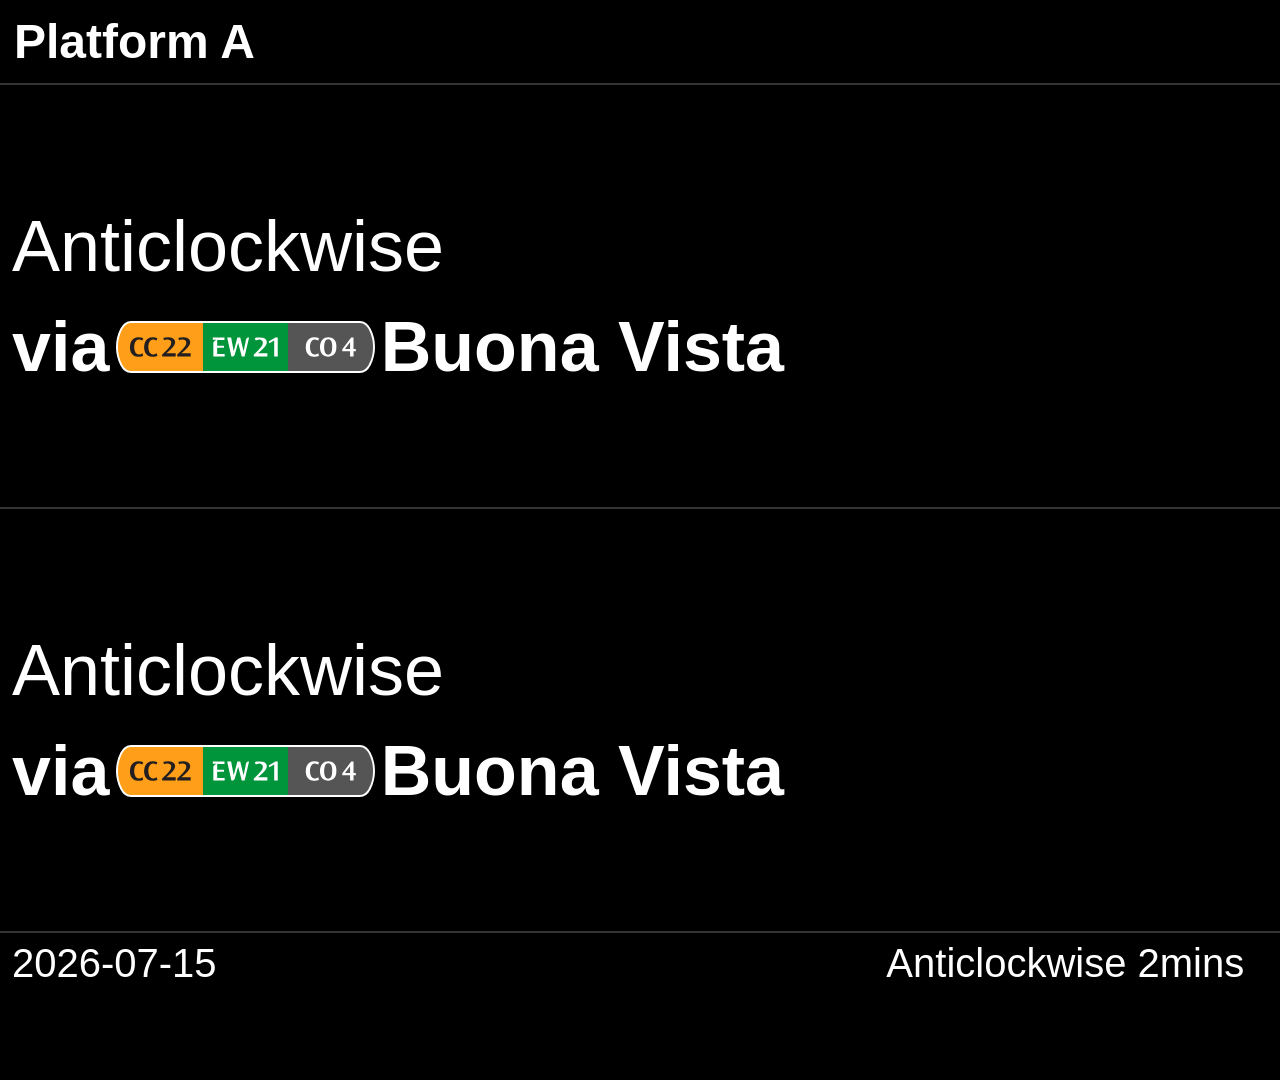
==== A/STIS NXT.html @ 9005112d "uploadstis" ====
<html>
<head>
<link rel="stylesheet" href="../css/index.css">
</head>
<body>
<div class="bg-black flex flex-col justify-top" style="width: 1920px; height: 1080px;">
  <div>
    <div class="flex items-center justify-between text-white" style="padding: 14px 14px; font-size: 48px; border-bottom: 2px solid rgb(51, 51, 51);">
      <span class="font-semibold">Platform A</span>
      <span>Arriving in</span>
    </div>
    <div style="margin-bottom: 0px;">
      <div class="flex items-center justify-between text-white" style="padding: 112px 12px; gap: 10px; border-bottom: 2px solid rgb(51, 51, 51);">
        <div data-fit-col="true" class="flex flex-col items-start min-w-0 flex-1">
          <span data-fit-line="true" class="whitespace-nowrap" style="font-size: 72px; font-weight: 400;">Anticlockwise</span>
          <div data-fit-line="true" class="flex items-center whitespace-nowrap" style="font-size: 70px; font-weight: 700; margin-top: 20px; gap: 6px;">
            <span>via</span>
            <img decoding="async" alt="CCA" class="inline-block object-contain select-none" draggable="false" src="../img/CC22.svg" style="-webkit-user-drag: none; height: 52px; max-width: 100%;">
              <span>Buona Vista</span>
          </div>
        </div>
        <div class="flex flex-col items-center" style="transform: translateY(-6px);">
          <span class="font-bold" style="font-size: 122px;">2</span>
          <span style="font-size: 50px;">mins</span>
        </div>
      </div>
      <div class="flex items-center justify-between text-white" style="padding: 112px 12px; gap: 10px; border-bottom-width: medium; border-bottom-style: none; border-bottom-color: currentcolor;">
        <div data-fit-col="true" class="flex flex-col items-start min-w-0 flex-1">
          <span data-fit-line="true" class="whitespace-nowrap" style="font-size: 72px; font-weight: 400;">Anticlockwise</span>
          <div data-fit-line="true" class="flex items-center whitespace-nowrap" style="font-size: 70px; font-weight: 700; margin-top: 20px; gap: 6px;">
            <span>via</span>
            <img decoding="async" alt="CCB" class="inline-block object-contain select-none" draggable="false" src="../img/CC22.svg" style="-webkit-user-drag: none; height: 52px; max-width: 100%;">
              <span>Buona Vista</span>
          </div>
        </div>
        <div class="flex flex-col items-center" style="transform: translateY(-6px);">
          <span class="font-bold" style="font-size: 122px;">3</span>
          <span style="font-size: 50px;">mins</span>
        </div>
      </div>
    </div>
    <div class="flex items-center" style="padding: 8px 12px; border-top: 2px solid rgb(51, 51, 51);">
      <span class="text-white" style="font-size: 40px;">2026-07-15</span>
      <div class="flex flex-1 items-center"><div aria-hidden="true" style="width: 6px; flex-shrink: 0;">
      </div>
      <div class="overflow-hidden flex-1">
        <div class="whitespace-nowrap text-white text-center" style="font-size: 40px;">Anticlockwise 2mins</div>
      </div>
    </div>
  </div>
</div>
</body>
---- css/index.css ----
@layer properties {
    @supports (((-webkit-hyphens: none)) and (not (margin-trim:inline))) or ((-moz-orient:inline) and (not (color:rgb(from red r g b)))) {
        *,:before,:after,::backdrop {
            --tw-scale-x:1;
            --tw-scale-y: 1;
            --tw-scale-z: 1;
            --tw-rotate-x: initial;
            --tw-rotate-y: initial;
            --tw-rotate-z: initial;
            --tw-skew-x: initial;
            --tw-skew-y: initial;
            --tw-border-style: solid;
            --tw-leading: initial;
            --tw-font-weight: initial;
            --tw-tracking: initial;
            --tw-shadow: 0 0 #0000;
            --tw-shadow-color: initial;
            --tw-shadow-alpha: 100%;
            --tw-inset-shadow: 0 0 #0000;
            --tw-inset-shadow-color: initial;
            --tw-inset-shadow-alpha: 100%;
            --tw-ring-color: initial;
            --tw-ring-shadow: 0 0 #0000;
            --tw-inset-ring-color: initial;
            --tw-inset-ring-shadow: 0 0 #0000;
            --tw-ring-inset: initial;
            --tw-ring-offset-width: 0px;
            --tw-ring-offset-color: #fff;
            --tw-ring-offset-shadow: 0 0 #0000;
            --tw-outline-style: solid;
            --tw-blur: initial;
            --tw-brightness: initial;
            --tw-contrast: initial;
            --tw-grayscale: initial;
            --tw-hue-rotate: initial;
            --tw-invert: initial;
            --tw-opacity: initial;
            --tw-saturate: initial;
            --tw-sepia: initial;
            --tw-drop-shadow: initial;
            --tw-drop-shadow-color: initial;
            --tw-drop-shadow-alpha: 100%;
            --tw-drop-shadow-size: initial;
            --tw-duration: initial;
            --tw-ease: initial;
            --tw-translate-x: 0;
            --tw-translate-y: 0;
            --tw-translate-z: 0
        }
    }
}

@layer theme {
    :root,:host {
        --font-sans: ui-sans-serif, system-ui, sans-serif, "Apple Color Emoji", "Segoe UI Emoji", "Segoe UI Symbol", "Noto Color Emoji";
        --font-mono: ui-monospace, SFMono-Regular, Menlo, Monaco, Consolas, "Liberation Mono", "Courier New", monospace;
        --color-orange-400: oklch(75% .183 55.934);
        --color-amber-50: oklch(98.7% .022 95.277);
        --color-amber-100: oklch(96.2% .059 95.617);
        --color-amber-200: oklch(92.4% .12 95.746);
        --color-amber-300: oklch(87.9% .169 91.605);
        --color-amber-400: oklch(82.8% .189 84.429);
        --color-amber-500: oklch(76.9% .188 70.08);
        --color-amber-600: oklch(66.6% .179 58.318);
        --color-amber-700: oklch(55.5% .163 48.998);
        --color-amber-800: oklch(47.3% .137 46.201);
        --color-slate-50: oklch(98.4% .003 247.858);
        --color-slate-100: oklch(96.8% .007 247.896);
        --color-slate-200: oklch(92.9% .013 255.508);
        --color-slate-300: oklch(86.9% .022 252.894);
        --color-slate-400: oklch(70.4% .04 256.788);
        --color-slate-500: oklch(55.4% .046 257.417);
        --color-slate-600: oklch(44.6% .043 257.281);
        --color-slate-700: oklch(37.2% .044 257.287);
        --color-slate-800: oklch(27.9% .041 260.031);
        --color-slate-900: oklch(20.8% .042 265.755);
        --color-gray-700: oklch(37.3% .034 259.733);
        --color-black: #000;
        --color-white: #fff;
        --spacing: .25rem;
        --container-3xl: 48rem;
        --text-sm: .875rem;
        --text-sm--line-height: calc(1.25 / .875);
        --text-xl: 1.25rem;
        --text-xl--line-height: calc(1.75 / 1.25);
        --text-2xl: 1.5rem;
        --text-2xl--line-height: calc(2 / 1.5);
        --font-weight-normal: 400;
        --font-weight-medium: 500;
        --font-weight-semibold: 600;
        --font-weight-bold: 700;
        --tracking-wide: .025em;
        --leading-tight: 1.25;
        --radius-lg: .5rem;
        --radius-xl: .75rem;
        --ease-in: cubic-bezier(.4, 0, 1, 1);
        --ease-out: cubic-bezier(0, 0, .2, 1);
        --ease-in-out: cubic-bezier(.4, 0, .2, 1);
        --default-transition-duration: .15s;
        --default-transition-timing-function: cubic-bezier(.4, 0, .2, 1);
        --default-font-family: var(--font-sans);
        --default-mono-font-family: var(--font-mono);
        --color-surface-primary: #f8f9fa;
        --color-surface-card: #fff;
        --color-surface-border: #e0e0e0;
        --color-text-primary: #1a1a1a;
        --color-text-secondary: #4b5563;
        --color-text-muted: #9ca3af;
        --color-accent: #f9a01b;
        --color-origin: #22c55e;
        --color-dest: #ef4444
    }
}

@layer base {
    *,:after,:before,::backdrop {
        box-sizing: border-box;
        border: 0 solid;
        margin: 0;
        padding: 0
    }

    ::file-selector-button {
        box-sizing: border-box;
        border: 0 solid;
        margin: 0;
        padding: 0
    }

    html,: host {
        -webkit-text-size-adjust:100%;
        tab-size: 4;
        line-height: 1.5;
        font-family: var(--default-font-family,ui-sans-serif, system-ui, sans-serif, "Apple Color Emoji", "Segoe UI Emoji", "Segoe UI Symbol", "Noto Color Emoji");
        font-feature-settings: var(--default-font-feature-settings,normal);
        font-variation-settings: var(--default-font-variation-settings,normal);
        -webkit-tap-highlight-color: transparent
    }

    hr {
        height: 0;
        color: inherit;
        border-top-width: 1px
    }

    abbr: where([title]) {
        -webkit-text-decoration:underline dotted;
        text-decoration: underline dotted
    }

    h1,h2,h3,h4,h5,h6 {
        font-size: inherit;
        font-weight: inherit
    }

    a {
        color: inherit;
        -webkit-text-decoration: inherit;
        text-decoration: inherit
    }

    b,strong {
        font-weight: bolder
    }

    code,kbd,samp,pre {
        font-family: var(--default-mono-font-family,ui-monospace, SFMono-Regular, Menlo, Monaco, Consolas, "Liberation Mono", "Courier New", monospace);
        font-feature-settings: var(--default-mono-font-feature-settings,normal);
        font-variation-settings: var(--default-mono-font-variation-settings,normal);
        font-size: 1em
    }

    small {
        font-size: 80%
    }

    sub,sup {
        vertical-align: baseline;
        font-size: 75%;
        line-height: 0;
        position: relative
    }

    sub {
        bottom: -.25em
    }

    sup {
        top: -.5em
    }

    table {
        text-indent: 0;
        border-color: inherit;
        border-collapse: collapse
    }

    :-moz-focusring {
        outline: auto
    }

    progress {
        vertical-align: baseline
    }

    summary {
        display: list-item
    }

    ol,ul,menu {
        list-style: none
    }

    img,svg,video,canvas,audio,iframe,embed,object {
        vertical-align: middle;
        display: block
    }

    img,video {
        max-width: 100%;
        height: auto
    }

    button,input,select,optgroup,textarea {
        font: inherit;
        font-feature-settings: inherit;
        font-variation-settings: inherit;
        letter-spacing: inherit;
        color: inherit;
        opacity: 1;
        background-color: #0000;
        border-radius: 0
    }

    ::file-selector-button {
        font: inherit;
        font-feature-settings: inherit;
        font-variation-settings: inherit;
        letter-spacing: inherit;
        color: inherit;
        opacity: 1;
        background-color: #0000;
        border-radius: 0
    }

    :where(select: is([multiple],[size])) optgroup {
        font-weight:bolder
    }

    :where(select: is([multiple],[size])) optgroup option {
        padding-inline-start:20px
    }

    ::file-selector-button {
        margin-inline-end:4px}

    ::placeholder {
        opacity: 1
    }

    @supports (not ((-webkit-appearance: -apple-pay-button))) or (contain-intrinsic-size:1px) {
        ::placeholder {
            color:currentColor
        }

        @supports (color: color-mix(in lab,red,red)) {
            ::placeholder {
                color:color-mix(in oklab,currentcolor 50%,transparent)
            }
        }
    }

    textarea {
        resize: vertical
    }

    ::-webkit-search-decoration {
        -webkit-appearance: none
    }

    ::-webkit-date-and-time-value {
        min-height: 1lh;
        text-align: inherit
    }

    ::-webkit-datetime-edit {
        display: inline-flex
    }

    ::-webkit-datetime-edit-fields-wrapper {
        padding: 0
    }

    ::-webkit-datetime-edit {
        padding-block:0}

    ::-webkit-datetime-edit-year-field {
        padding-block:0}

    ::-webkit-datetime-edit-month-field {
        padding-block:0}

    ::-webkit-datetime-edit-day-field {
        padding-block:0}

    ::-webkit-datetime-edit-hour-field {
        padding-block:0}

    ::-webkit-datetime-edit-minute-field {
        padding-block:0}

    ::-webkit-datetime-edit-second-field {
        padding-block:0}

    ::-webkit-datetime-edit-millisecond-field {
        padding-block:0}

    ::-webkit-datetime-edit-meridiem-field {
        padding-block:0}

    ::-webkit-calendar-picker-indicator {
        line-height: 1
    }

    :-moz-ui-invalid {
        box-shadow: none
    }

    button,input: where([type=button],[type=reset],[type=submit]) {
        appearance:button
    }

    ::file-selector-button {
        appearance: button
    }

    ::-webkit-inner-spin-button {
        height: auto
    }

    ::-webkit-outer-spin-button {
        height: auto
    }

    [hidden]: where(:not([hidden=until-found])) {
        display:none!important
    }

    * {
        box-sizing: border-box;
        margin: 0;
        padding: 0
    }
}

@layer components;@layer utilities {
    .collapse {
        visibility: collapse
    }

    .invisible {
        visibility: hidden
    }

    .visible {
        visibility: visible
    }

    .sr-only {
        clip-path: inset(50%);
        white-space: nowrap;
        border-width: 0;
        width: 1px;
        height: 1px;
        margin: -1px;
        padding: 0;
        position: absolute;
        overflow: hidden
    }

    .absolute {
        position: absolute
    }

    .fixed {
        position: fixed
    }

    .relative {
        position: relative
    }

    .static {
        position: static
    }

    .sticky {
        position: sticky
    }

    .inset-0 {
        inset: calc(var(--spacing) * 0)
    }

    .start {
        inset-inline-start: var(--spacing)
    }

    .end {
        inset-inline-end: var(--spacing)
    }

    .right-0 {
        right: calc(var(--spacing) * 0)
    }

    .bottom-0 {
        bottom: calc(var(--spacing) * 0)
    }

    .left-0 {
        left: calc(var(--spacing) * 0)
    }

    .col-12 {
        grid-column: 12
    }

    .container {
        width: 100%
    }

    @media(min-width: 1100px) {
        .container {
            max-width:1100px
        }
    }

    @media(min-width: 40rem) {
        .container {
            max-width:40rem
        }
    }

    @media(min-width: 48rem) {
        .container {
            max-width:48rem
        }
    }

    @media(min-width: 64rem) {
        .container {
            max-width:64rem
        }
    }

    @media(min-width: 80rem) {
        .container {
            max-width:80rem
        }
    }

    @media(min-width: 96rem) {
        .container {
            max-width:96rem
        }
    }

    .my-5 {
        margin-block:calc(var(--spacing) * 5)}

    .mt-3 {
        margin-top: calc(var(--spacing) * 3)
    }

    .mt-4 {
        margin-top: calc(var(--spacing) * 4)
    }

    .mt-5 {
        margin-top: calc(var(--spacing) * 5)
    }

    .mr-4 {
        margin-right: calc(var(--spacing) * 4)
    }

    .mb-0 {
        margin-bottom: calc(var(--spacing) * 0)
    }

    .mb-3 {
        margin-bottom: calc(var(--spacing) * 3)
    }

    .ml-auto {
        margin-left: auto
    }

    .block {
        display: block
    }

    .contents {
        display: contents
    }

    .flex {
        display: flex
    }

    .flow-root {
        display: flow-root
    }

    .grid {
        display: grid
    }

    .hidden {
        display: none
    }

    .inline {
        display: inline
    }

    .inline-block {
        display: inline-block
    }

    .inline-flex {
        display: inline-flex
    }

    .table {
        display: table
    }

    .h-80 {
        height: calc(var(--spacing) * 80)
    }

    .h-100 {
        height: calc(var(--spacing) * 100)
    }

    .min-h-0 {
        min-height: calc(var(--spacing) * 0)
    }

    .w-full {
        width: 100%
    }

    .max-w-3xl {
        max-width: var(--container-3xl)
    }

    .min-w-0 {
        min-width: calc(var(--spacing) * 0)
    }

    .flex-1 {
        flex: 1
    }

    .flex-shrink-0 {
        flex-shrink: 0
    }

    .shrink {
        flex-shrink: 1
    }

    .flex-grow,.grow {
        flex-grow: 1
    }

    .origin-left {
        transform-origin: 0
    }

    .scale-x-0 {
        --tw-scale-x: 0%;
        scale: var(--tw-scale-x) var(--tw-scale-y)
    }

    .scale-x-100 {
        --tw-scale-x: 100%;
        scale: var(--tw-scale-x) var(--tw-scale-y)
    }

    .transform {
        transform: var(--tw-rotate-x,) var(--tw-rotate-y,) var(--tw-rotate-z,) var(--tw-skew-x,) var(--tw-skew-y,)
    }

    .cursor-not-allowed {
        cursor: not-allowed
    }

    .resize {
        resize: both
    }

    .flex-col {
        flex-direction: column
    }

    .flex-wrap {
        flex-wrap: wrap
    }

    .items-center {
        align-items: center
    }

    .items-start {
        align-items: flex-start
    }

    .justify-between {
        justify-content: space-between
    }

    .justify-center {
        justify-content: center
    }

    .justify-end {
        justify-content: flex-end
    }

    .gap-4 {
        gap: calc(var(--spacing) * 4)
    }

    .justify-self-end {
        justify-self: flex-end
    }

    .truncate {
        text-overflow: ellipsis;
        white-space: nowrap;
        overflow: hidden
    }

    .overflow-hidden {
        overflow: hidden
    }

    .overflow-visible {
        overflow: visible
    }

    .overflow-y-auto {
        overflow-y: auto
    }

    .rounded {
        border-radius: .25rem
    }

    .rounded-full {
        border-radius: 3.40282e38px
    }

    .rounded-lg {
        border-radius: var(--radius-lg)
    }

    .rounded-xl {
        border-radius: var(--radius-xl)
    }

    .border {
        border-style: var(--tw-border-style);
        border-width: 1px
    }

    .border-t {
        border-top-style: var(--tw-border-style);
        border-top-width: 1px
    }

    .border-t-2 {
        border-top-style: var(--tw-border-style);
        border-top-width: 2px
    }

    .border-r {
        border-right-style: var(--tw-border-style);
        border-right-width: 1px
    }

    .border-b {
        border-bottom-style: var(--tw-border-style);
        border-bottom-width: 1px
    }

    .border-dashed {
        --tw-border-style: dashed;
        border-style: dashed
    }

    .border-amber-200 {
        border-color: var(--color-amber-200)
    }

    .border-amber-400 {
        border-color: var(--color-amber-400)
    }

    .border-gray-700 {
        border-color: var(--color-gray-700)
    }

    .border-slate-100 {
        border-color: var(--color-slate-100)
    }

    .border-slate-200 {
        border-color: var(--color-slate-200)
    }

    .border-slate-300 {
        border-color: var(--color-slate-300)
    }

    .border-slate-600 {
        border-color: var(--color-slate-600)
    }

    .border-surface-border {
        border-color: var(--color-surface-border)
    }

    .border-white\/30 {
        border-color: #ffffff4d
    }

    @supports (color: color-mix(in lab,red,red)) {
        .border-white\/30 {
            border-color:color-mix(in oklab,var(--color-white) 30%,transparent)
        }
    }

    .bg-amber-50 {
        background-color: var(--color-amber-50)
    }

    .bg-amber-100 {
        background-color: var(--color-amber-100)
    }

    .bg-amber-500 {
        background-color: var(--color-amber-500)
    }

    .bg-black {
        background-color: var(--color-black)
    }

    .bg-dest {
        background-color: var(--color-dest)
    }

    .bg-origin {
        background-color: var(--color-origin)
    }

    .bg-slate-50 {
        background-color: var(--color-slate-50)
    }

    .bg-surface-card {
        background-color: var(--color-surface-card)
    }

    .bg-transparent {
        background-color: #0000
    }

    .bg-white {
        background-color: var(--color-white)
    }

    .object-contain {
        object-fit: contain
    }

    .px-0 {
        padding-inline:calc(var(--spacing) * 0)}

    .py-0 {
        padding-block: calc(var(--spacing) * 0)
    }

    .py-1 {
        padding-block:calc(var(--spacing) * 1)}

    .py-2 {
        padding-block: calc(var(--spacing) * 2)
    }

    .pt-5 {
        padding-top: calc(var(--spacing) * 5)
    }

    .pb-4 {
        padding-bottom: calc(var(--spacing) * 4)
    }

    .text-center {
        text-align: center
    }

    .text-left {
        text-align: left
    }

    .text-right {
        text-align: right
    }

    .text-2xl {
        font-size: var(--text-2xl);
        line-height: var(--tw-leading,var(--text-2xl--line-height))
    }

    .text-sm {
        font-size: var(--text-sm);
        line-height: var(--tw-leading,var(--text-sm--line-height))
    }

    .text-xl {
        font-size: var(--text-xl);
        line-height: var(--tw-leading,var(--text-xl--line-height))
    }

    .leading-tight {
        --tw-leading: var(--leading-tight);
        line-height: var(--leading-tight)
    }

    .font-bold {
        --tw-font-weight: var(--font-weight-bold);
        font-weight: var(--font-weight-bold)
    }

    .font-medium {
        --tw-font-weight: var(--font-weight-medium);
        font-weight: var(--font-weight-medium)
    }

    .font-normal {
        --tw-font-weight: var(--font-weight-normal);
        font-weight: var(--font-weight-normal)
    }

    .font-semibold {
        --tw-font-weight: var(--font-weight-semibold);
        font-weight: var(--font-weight-semibold)
    }

    .tracking-wide {
        --tw-tracking: var(--tracking-wide);
        letter-spacing: var(--tracking-wide)
    }

    .whitespace-nowrap {
        white-space: nowrap
    }

    .text-accent {
        color: var(--color-accent)
    }

    .text-amber-600 {
        color: var(--color-amber-600)
    }

    .text-amber-700 {
        color: var(--color-amber-700)
    }

    .text-amber-800 {
        color: var(--color-amber-800)
    }

    .text-orange-400 {
        color: var(--color-orange-400)
    }

    .text-slate-300 {
        color: var(--color-slate-300)
    }

    .text-slate-400 {
        color: var(--color-slate-400)
    }

    .text-slate-500 {
        color: var(--color-slate-500)
    }

    .text-slate-600 {
        color: var(--color-slate-600)
    }

    .text-slate-700 {
        color: var(--color-slate-700)
    }

    .text-slate-800 {
        color: var(--color-slate-800)
    }

    .text-slate-900 {
        color: var(--color-slate-900)
    }

    .text-text-muted {
        color: var(--color-text-muted)
    }

    .text-text-primary {
        color: var(--color-text-primary)
    }

    .text-text-secondary {
        color: var(--color-text-secondary)
    }

    .text-transparent {
        color: #0000
    }

    .text-white {
        color: var(--color-white)
    }

    .text-white\/60 {
        color: #fff9
    }

    @supports (color: color-mix(in lab,red,red)) {
        .text-white\/60 {
            color:color-mix(in oklab,var(--color-white) 60%,transparent)
        }
    }

    .text-white\/70 {
        color: #ffffffb3
    }

    @supports (color: color-mix(in lab,red,red)) {
        .text-white\/70 {
            color:color-mix(in oklab,var(--color-white) 70%,transparent)
        }
    }

    .text-white\/90 {
        color: #ffffffe6
    }

    @supports (color: color-mix(in lab,red,red)) {
        .text-white\/90 {
            color:color-mix(in oklab,var(--color-white) 90%,transparent)
        }
    }

    .uppercase {
        text-transform: uppercase
    }

    .italic {
        font-style: italic
    }

    .underline {
        text-decoration-line: underline
    }

    .shadow {
        --tw-shadow: 0 1px 3px 0 var(--tw-shadow-color,#0000001a), 0 1px 2px -1px var(--tw-shadow-color,#0000001a);
        box-shadow: var(--tw-inset-shadow),var(--tw-inset-ring-shadow),var(--tw-ring-offset-shadow),var(--tw-ring-shadow),var(--tw-shadow)
    }

    .ring {
        --tw-ring-shadow: var(--tw-ring-inset,) 0 0 0 calc(1px + var(--tw-ring-offset-width)) var(--tw-ring-color,currentcolor);
        box-shadow: var(--tw-inset-shadow),var(--tw-inset-ring-shadow),var(--tw-ring-offset-shadow),var(--tw-ring-shadow),var(--tw-shadow)
    }

    .outline {
        outline-style: var(--tw-outline-style);
        outline-width: 1px
    }

    .blur {
        --tw-blur: blur(8px);
        filter: var(--tw-blur,) var(--tw-brightness,) var(--tw-contrast,) var(--tw-grayscale,) var(--tw-hue-rotate,) var(--tw-invert,) var(--tw-saturate,) var(--tw-sepia,) var(--tw-drop-shadow,)
    }

    .filter {
        filter: var(--tw-blur,) var(--tw-brightness,) var(--tw-contrast,) var(--tw-grayscale,) var(--tw-hue-rotate,) var(--tw-invert,) var(--tw-saturate,) var(--tw-sepia,) var(--tw-drop-shadow,)
    }

    .transition {
        transition-property: color,background-color,border-color,outline-color,text-decoration-color,fill,stroke,--tw-gradient-from,--tw-gradient-via,--tw-gradient-to,opacity,box-shadow,transform,translate,scale,rotate,filter,-webkit-backdrop-filter,backdrop-filter,display,content-visibility,overlay,pointer-events;
        transition-timing-function: var(--tw-ease,var(--default-transition-timing-function));
        transition-duration: var(--tw-duration,var(--default-transition-duration))
    }

    .transition-colors {
        transition-property: color,background-color,border-color,outline-color,text-decoration-color,fill,stroke,--tw-gradient-from,--tw-gradient-via,--tw-gradient-to;
        transition-timing-function: var(--tw-ease,var(--default-transition-timing-function));
        transition-duration: var(--tw-duration,var(--default-transition-duration))
    }

    .transition-transform {
        transition-property: transform,translate,scale,rotate;
        transition-timing-function: var(--tw-ease,var(--default-transition-timing-function));
        transition-duration: var(--tw-duration,var(--default-transition-duration))
    }

    .duration-300 {
        --tw-duration: .3s;
        transition-duration: .3s
    }

    .ease-in {
        --tw-ease: var(--ease-in);
        transition-timing-function: var(--ease-in)
    }

    .ease-in-out {
        --tw-ease: var(--ease-in-out);
        transition-timing-function: var(--ease-in-out)
    }

    .ease-out {
        --tw-ease: var(--ease-out);
        transition-timing-function: var(--ease-out)
    }

    .select-none {
        -webkit-user-select: none;
        user-select: none
    }

    .\[scrollbar-width\: none\] {
        scrollbar-width:none
    }

    @media(hover: hover) {
        .group-hover\:translate-x-px:is(:where(.group):hover *) {
            --tw-translate-x:1px;
            translate: var(--tw-translate-x) var(--tw-translate-y)
        }

        .group-hover\:-translate-y-px:is(:where(.group):hover *) {
            --tw-translate-y: -1px;
            translate: var(--tw-translate-x) var(--tw-translate-y)
        }

        .group-hover\:scale-x-100:is(:where(.group):hover *) {
            --tw-scale-x: 100%;
            scale: var(--tw-scale-x) var(--tw-scale-y)
        }

        .group-hover\:text-amber-600:is(:where(.group):hover *) {
            color: var(--color-amber-600)
        }

        .hover\:border-amber-300:hover {
            border-color: var(--color-amber-300)
        }

        .hover\:border-amber-400:hover {
            border-color: var(--color-amber-400)
        }

        .hover\:bg-amber-50:hover {
            background-color: var(--color-amber-50)
        }

        .hover\:bg-amber-100:hover {
            background-color: var(--color-amber-100)
        }

        .hover\:text-amber-600:hover {
            color: var(--color-amber-600)
        }

        .hover\:text-slate-700:hover {
            color: var(--color-slate-700)
        }

        .hover\:text-slate-900:hover {
            color: var(--color-slate-900)
        }

        .hover\:text-white:hover {
            color: var(--color-white)
        }
    }

    .focus\: not-sr-only:focus {
        clip-path:none;
        white-space: normal;
        width: auto;
        height: auto;
        margin: 0;
        padding: 0;
        position: static;
        overflow: visible
    }

    .active\: scale-90:active {
        --tw-scale-x:90%;
        --tw-scale-y: 90%;
        --tw-scale-z: 90%;
        scale: var(--tw-scale-x) var(--tw-scale-y)
    }

    .disabled\: opacity-30:disabled {
        opacity:.3
    }

    @media(min-width: 64rem) {
        .lg\:p-6 {
            padding:calc(var(--spacing) * 6)
        }

        .lg\:pb-6 {
            padding-bottom: calc(var(--spacing) * 6)
        }
    }

    .\[\&\: \:-webkit-scrollbar\]\:hidden::-webkit-scrollbar {
        display:none
    }
}

@font-face {
    font-family: LTA Identity;
    src: url(/cclwayfinding/assets/LTAIdentity-BhHgKZQH.woff2)format("woff2"),url(/cclwayfinding/assets/LTAIdentity-CWcS8J6F.ttf)format("truetype");
    font-weight: 400 700;
    font-style: normal;
    font-display: swap
}

html,body,#root {
    width: 100%;
    height: 100%
}

body {
    background: var(--color-surface-primary);
    color: var(--color-text-primary);
    font-family: -apple-system,BlinkMacSystemFont,Segoe UI,Roboto,Oxygen,Ubuntu,sans-serif
}

.stis-display {
    font-family: Arial,Helvetica Neue,sans-serif
}

.schematic-station-label {
    font-family: LTA Identity,-apple-system,BlinkMacSystemFont,Segoe UI,sans-serif
}

@keyframes marquee {
    0% {
        transform: translate(100%)
    }

    to {
        transform: translate(-100%)
    }
}

.animate-marquee {
    will-change: transform;
    animation: linear infinite marquee
}

@keyframes stis-direction-flash {
    0% {
        color: #fff
    }

    50% {
        color: #ffd60a
    }
}

.stis-direction-flash {
    animation: 3s step-end infinite stis-direction-flash
}

@keyframes station-name-scroll {
    0%,12% {
        transform: translate(0)
    }

    50%,62% {
        transform: translate(var(--marquee-distance,0px))
    }

    to {
        transform: translate(0)
    }
}

@keyframes station-drop-in {
    0% {
        opacity: 0;
        transform: translateY(-40px)
    }

    to {
        opacity: 1;
        transform: translateY(0)
    }
}

@keyframes transfer-pulse {
    0% {
        opacity: .9;
        transform: scale(.7)
    }

    60% {
        opacity: 0;
        transform: scale(1.6)
    }

    to {
        opacity: 0;
        transform: scale(1.6)
    }
}

.transfer-pulse-ring {
    transform-origin: 50%;
    transform-box: fill-box;
    animation: 1.5s ease-out infinite transfer-pulse
}

@keyframes draw-route {
    0% {
        stroke-dashoffset: 1px
    }

    to {
        stroke-dashoffset: 0
    }
}

@keyframes orbit-comet {
    0% {
        stroke-dashoffset: 0
    }

    to {
        stroke-dashoffset: -1px
    }
}

@keyframes transfer-badge-fadein {
    0% {
        opacity: 0
    }

    to {
        opacity: 1
    }
}

@keyframes transfer-badge-breathe {
    0%,to {
        transform: scale(1)
    }

    50% {
        transform: scale(1.04)
    }
}

.schematic-hit:focus {
    outline: none
}

.schematic-hit:focus-visible {
    outline-offset: 2px;
    outline: 2px solid #f9a01b
}

.app-shell-grid {
    grid-template-columns: 1fr;
    gap: 12px;
    display: grid
}

.app-shell-left,.app-shell-right {
    flex-direction: column;
    gap: 12px;
    min-width: 0;
    display: flex
}

@media(min-width: 1100px) {
    .app-shell-grid {
        grid-template-columns:minmax(0,7fr) minmax(0,5fr);
        gap: 20px
    }

    .app-shell-right {
        overscroll-behavior: contain;
        align-self: start;
        max-height: calc(100dvh - 80px);
        position: sticky;
        top: 64px;
        overflow: hidden auto
    }
}

@property --tw-scale-x {
    syntax: "*";
    inherits: false;
    initial-value: 1
}

@property --tw-scale-y {
    syntax: "*";
    inherits: false;
    initial-value: 1
}

@property --tw-scale-z {
    syntax: "*";
    inherits: false;
    initial-value: 1
}

@property --tw-rotate-x {
    syntax: "*";
    inherits: false
}

@property --tw-rotate-y {
    syntax: "*";
    inherits: false
}

@property --tw-rotate-z {
    syntax: "*";
    inherits: false
}

@property --tw-skew-x {
    syntax: "*";
    inherits: false
}

@property --tw-skew-y {
    syntax: "*";
    inherits: false
}

@property --tw-border-style {
    syntax: "*";
    inherits: false;
    initial-value: solid
}

@property --tw-leading {
    syntax: "*";
    inherits: false
}

@property --tw-font-weight {
    syntax: "*";
    inherits: false
}

@property --tw-tracking {
    syntax: "*";
    inherits: false
}

@property --tw-shadow {
    syntax: "*";
    inherits: false;
    initial-value: 0 0 #0000
}

@property --tw-shadow-color {
    syntax: "*";
    inherits: false
}

@property --tw-shadow-alpha {
    syntax: "<percentage>";
    inherits: false;
    initial-value: 100%
}

@property --tw-inset-shadow {
    syntax: "*";
    inherits: false;
    initial-value: 0 0 #0000
}

@property --tw-inset-shadow-color {
    syntax: "*";
    inherits: false
}

@property --tw-inset-shadow-alpha {
    syntax: "<percentage>";
    inherits: false;
    initial-value: 100%
}

@property --tw-ring-color {
    syntax: "*";
    inherits: false
}

@property --tw-ring-shadow {
    syntax: "*";
    inherits: false;
    initial-value: 0 0 #0000
}

@property --tw-inset-ring-color {
    syntax: "*";
    inherits: false
}

@property --tw-inset-ring-shadow {
    syntax: "*";
    inherits: false;
    initial-value: 0 0 #0000
}

@property --tw-ring-inset {
    syntax: "*";
    inherits: false
}

@property --tw-ring-offset-width {
    syntax: "<length>";
    inherits: false;
    initial-value: 0
}

@property --tw-ring-offset-color {
    syntax: "*";
    inherits: false;
    initial-value: #fff
}

@property --tw-ring-offset-shadow {
    syntax: "*";
    inherits: false;
    initial-value: 0 0 #0000
}

@property --tw-outline-style {
    syntax: "*";
    inherits: false;
    initial-value: solid
}

@property --tw-blur {
    syntax: "*";
    inherits: false
}

@property --tw-brightness {
    syntax: "*";
    inherits: false
}

@property --tw-contrast {
    syntax: "*";
    inherits: false
}

@property --tw-grayscale {
    syntax: "*";
    inherits: false
}

@property --tw-hue-rotate {
    syntax: "*";
    inherits: false
}

@property --tw-invert {
    syntax: "*";
    inherits: false
}

@property --tw-opacity {
    syntax: "*";
    inherits: false
}

@property --tw-saturate {
    syntax: "*";
    inherits: false
}

@property --tw-sepia {
    syntax: "*";
    inherits: false
}

@property --tw-drop-shadow {
    syntax: "*";
    inherits: false
}

@property --tw-drop-shadow-color {
    syntax: "*";
    inherits: false
}

@property --tw-drop-shadow-alpha {
    syntax: "<percentage>";
    inherits: false;
    initial-value: 100%
}

@property --tw-drop-shadow-size {
    syntax: "*";
    inherits: false
}

@property --tw-duration {
    syntax: "*";
    inherits: false
}

@property --tw-ease {
    syntax: "*";
    inherits: false
}

@property --tw-translate-x {
    syntax: "*";
    inherits: false;
    initial-value: 0
}

@property --tw-translate-y {
    syntax: "*";
    inherits: false;
    initial-value: 0
}

@property --tw-translate-z {
    syntax: "*";
    inherits: false;
    initial-value: 0
}
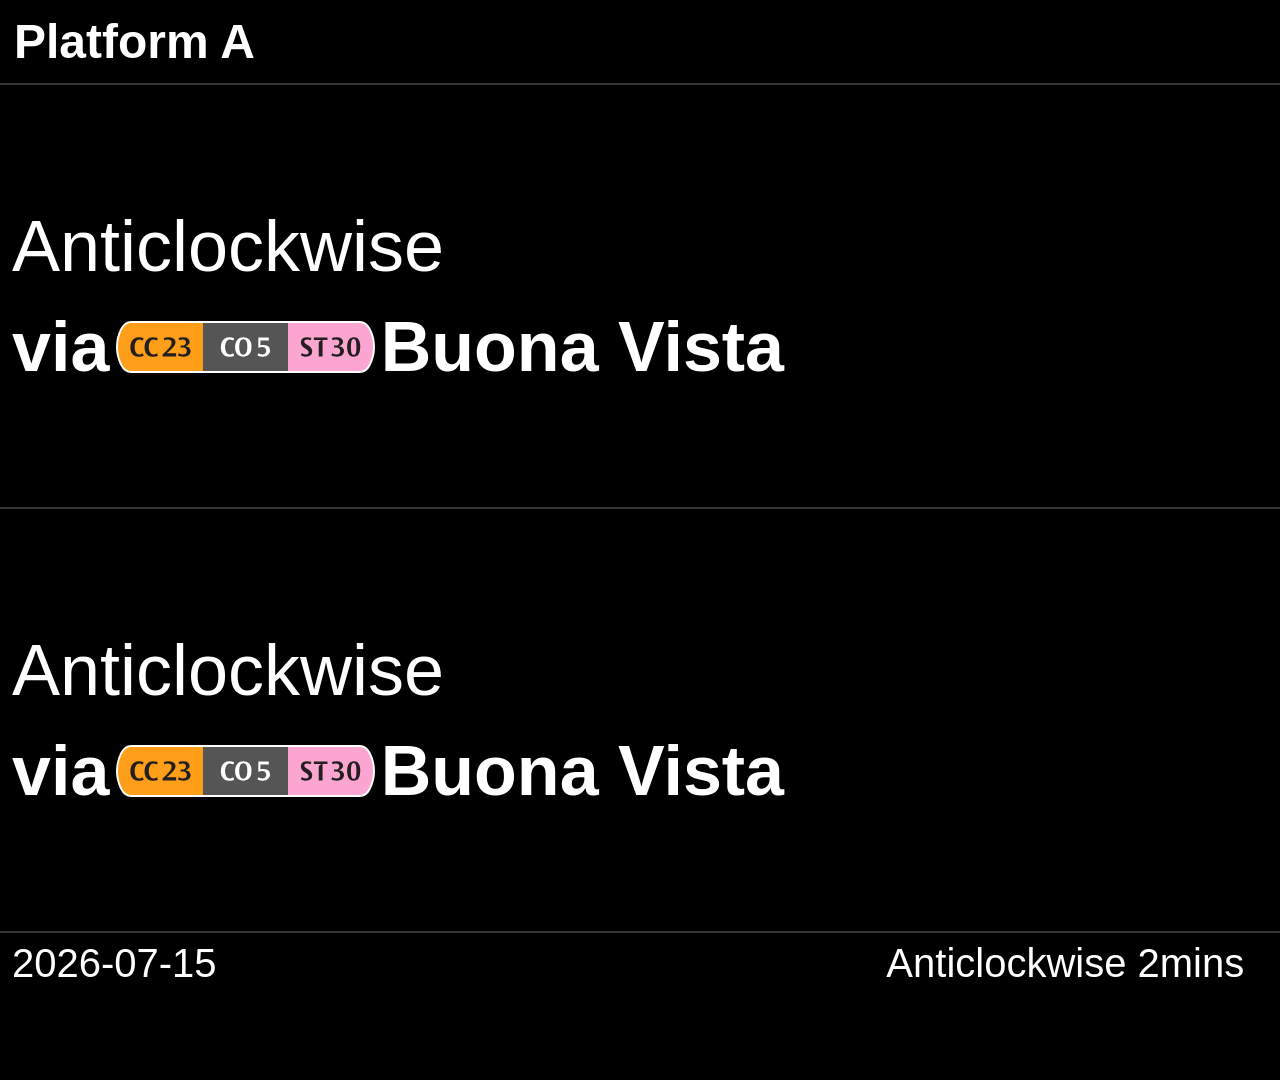
==== commit 2e58d8a4: "Update STIS NXT.html" ====
--- a/A/STIS NXT.html
+++ b/A/STIS NXT.html
@@ -15,7 +15,7 @@
           <span data-fit-line="true" class="whitespace-nowrap" style="font-size: 72px; font-weight: 400;">Anticlockwise</span>
           <div data-fit-line="true" class="flex items-center whitespace-nowrap" style="font-size: 70px; font-weight: 700; margin-top: 20px; gap: 6px;">
             <span>via</span>
-            <img decoding="async" alt="CCA" class="inline-block object-contain select-none" draggable="false" src="../img/CC22.svg" style="-webkit-user-drag: none; height: 52px; max-width: 100%;">
+            <img decoding="async" alt="CCA" class="inline-block object-contain select-none" draggable="false" src="../img/CC23.svg" style="-webkit-user-drag: none; height: 52px; max-width: 100%;">
               <span>Buona Vista</span>
           </div>
         </div>
@@ -29,12 +29,12 @@
           <span data-fit-line="true" class="whitespace-nowrap" style="font-size: 72px; font-weight: 400;">Anticlockwise</span>
           <div data-fit-line="true" class="flex items-center whitespace-nowrap" style="font-size: 70px; font-weight: 700; margin-top: 20px; gap: 6px;">
             <span>via</span>
-            <img decoding="async" alt="CCB" class="inline-block object-contain select-none" draggable="false" src="../img/CC22.svg" style="-webkit-user-drag: none; height: 52px; max-width: 100%;">
+            <img decoding="async" alt="CCB" class="inline-block object-contain select-none" draggable="false" src="../img/CC23.svg" style="-webkit-user-drag: none; height: 52px; max-width: 100%;">
               <span>Buona Vista</span>
           </div>
         </div>
         <div class="flex flex-col items-center" style="transform: translateY(-6px);">
-          <span class="font-bold" style="font-size: 122px;">3</span>
+          <span class="font-bold" style="font-size: 122px;">8</span>
           <span style="font-size: 50px;">mins</span>
         </div>
       </div>
@@ -49,4 +49,4 @@
     </div>
   </div>
 </div>
-</body>+</body>
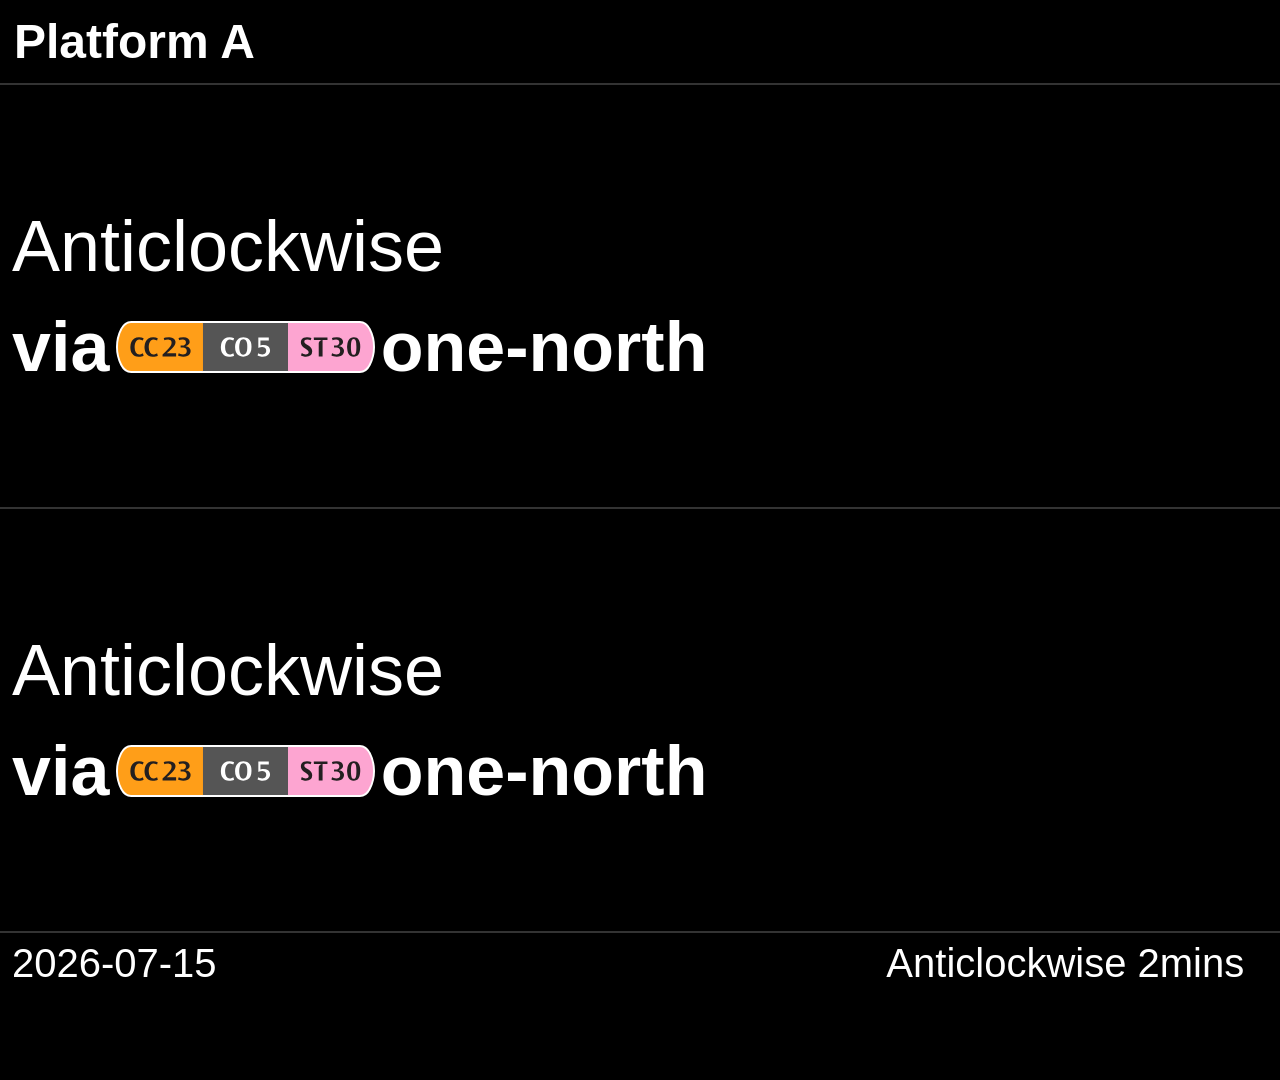
==== commit bd9953cd: "Update arrival details in STIS NXT HTML" ====
--- a/A/STIS NXT.html
+++ b/A/STIS NXT.html
@@ -16,7 +16,7 @@
           <div data-fit-line="true" class="flex items-center whitespace-nowrap" style="font-size: 70px; font-weight: 700; margin-top: 20px; gap: 6px;">
             <span>via</span>
             <img decoding="async" alt="CCA" class="inline-block object-contain select-none" draggable="false" src="../img/CC23.svg" style="-webkit-user-drag: none; height: 52px; max-width: 100%;">
-              <span>Buona Vista</span>
+              <span>one-north</span>
           </div>
         </div>
         <div class="flex flex-col items-center" style="transform: translateY(-6px);">
@@ -30,7 +30,7 @@
           <div data-fit-line="true" class="flex items-center whitespace-nowrap" style="font-size: 70px; font-weight: 700; margin-top: 20px; gap: 6px;">
             <span>via</span>
             <img decoding="async" alt="CCB" class="inline-block object-contain select-none" draggable="false" src="../img/CC23.svg" style="-webkit-user-drag: none; height: 52px; max-width: 100%;">
-              <span>Buona Vista</span>
+              <span>one-north</span>
           </div>
         </div>
         <div class="flex flex-col items-center" style="transform: translateY(-6px);">
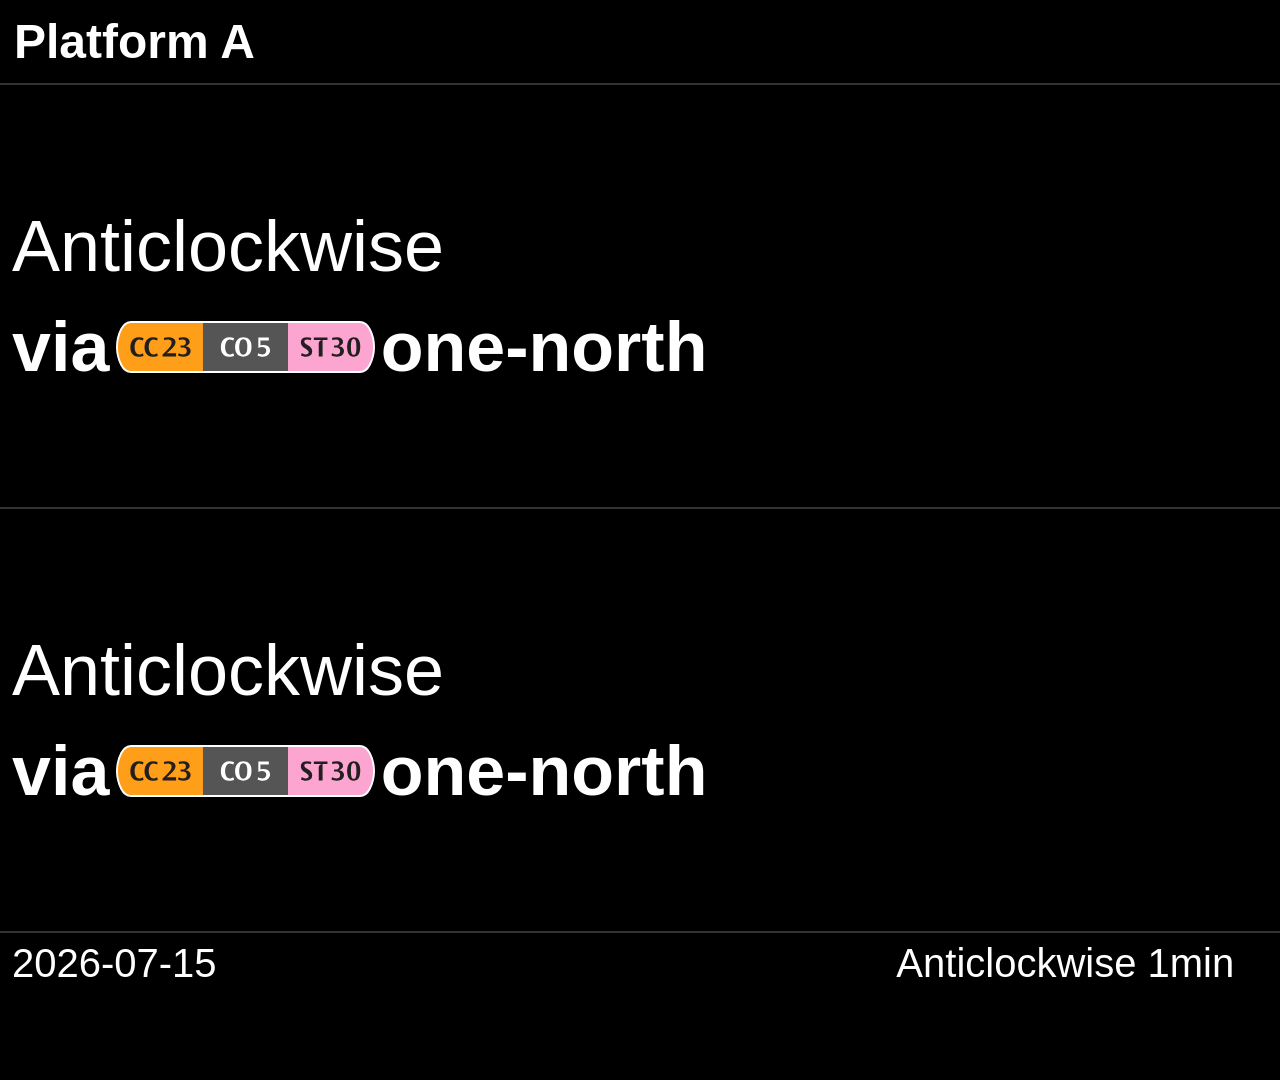
==== commit b1842ae6: "Update STIS NXT.html" ====
--- a/A/STIS NXT.html
+++ b/A/STIS NXT.html
@@ -20,8 +20,8 @@
           </div>
         </div>
         <div class="flex flex-col items-center" style="transform: translateY(-6px);">
-          <span class="font-bold" style="font-size: 122px;">2</span>
-          <span style="font-size: 50px;">mins</span>
+          <span class="font-bold" style="font-size: 122px;">1</span>
+          <span style="font-size: 50px;">min</span>
         </div>
       </div>
       <div class="flex items-center justify-between text-white" style="padding: 112px 12px; gap: 10px; border-bottom-width: medium; border-bottom-style: none; border-bottom-color: currentcolor;">
@@ -34,7 +34,7 @@
           </div>
         </div>
         <div class="flex flex-col items-center" style="transform: translateY(-6px);">
-          <span class="font-bold" style="font-size: 122px;">8</span>
+          <span class="font-bold" style="font-size: 122px;">7</span>
           <span style="font-size: 50px;">mins</span>
         </div>
       </div>
@@ -44,7 +44,7 @@
       <div class="flex flex-1 items-center"><div aria-hidden="true" style="width: 6px; flex-shrink: 0;">
       </div>
       <div class="overflow-hidden flex-1">
-        <div class="whitespace-nowrap text-white text-center" style="font-size: 40px;">Anticlockwise 2mins</div>
+        <div class="whitespace-nowrap text-white text-center" style="font-size: 40px;">Anticlockwise 1min</div>
       </div>
     </div>
   </div>
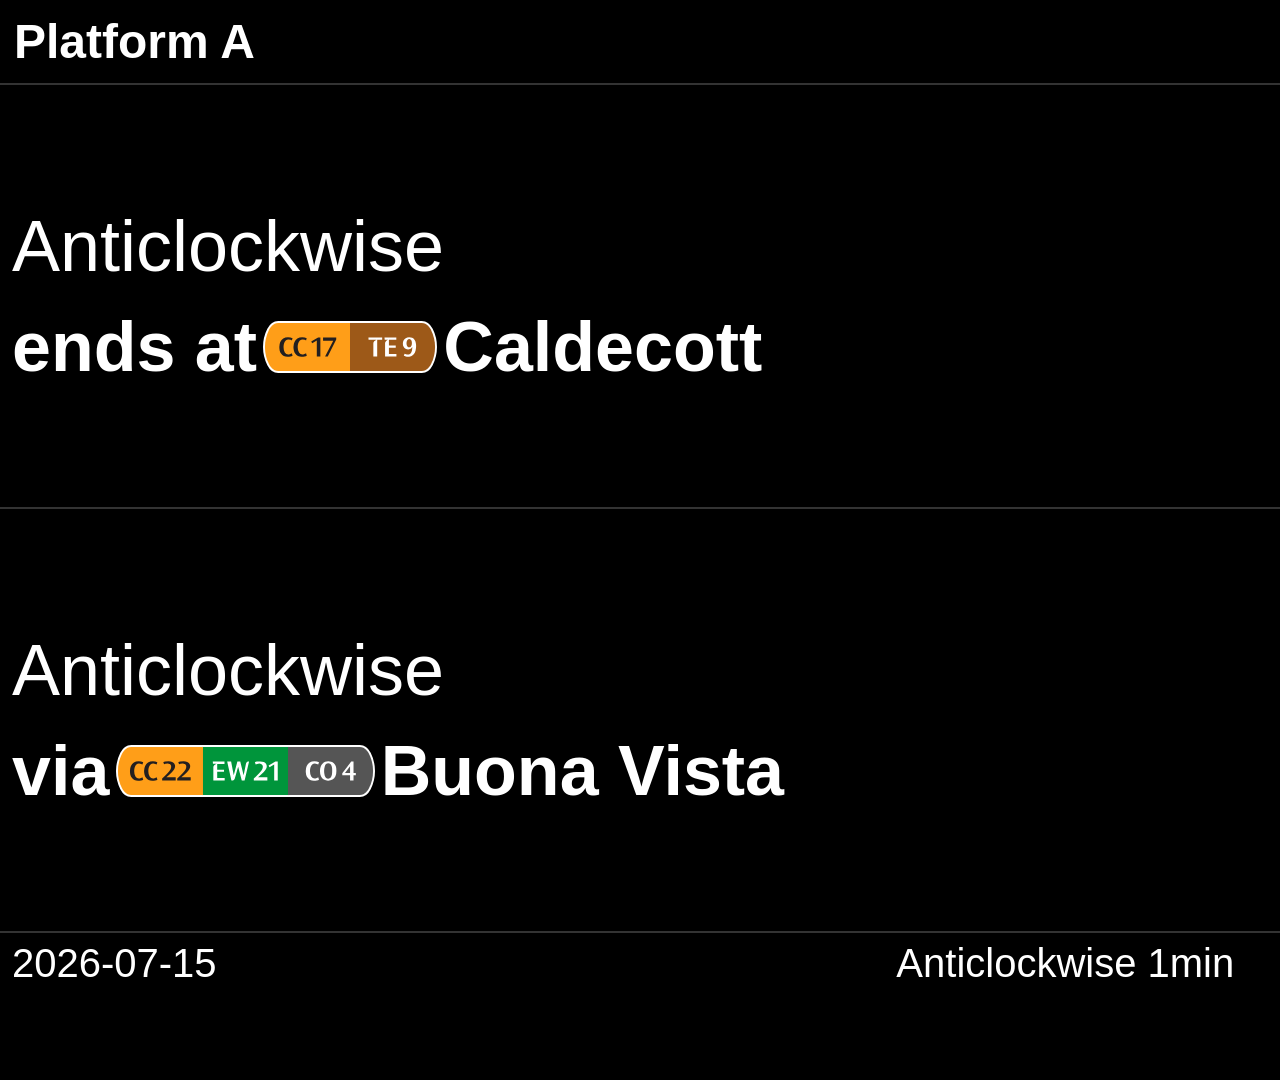
==== commit 3c980206: "Update STIS NXT.html Updated arrival information for Anticlockwise route." ====
--- a/A/STIS NXT.html
+++ b/A/STIS NXT.html
@@ -14,9 +14,9 @@
         <div data-fit-col="true" class="flex flex-col items-start min-w-0 flex-1">
           <span data-fit-line="true" class="whitespace-nowrap" style="font-size: 72px; font-weight: 400;">Anticlockwise</span>
           <div data-fit-line="true" class="flex items-center whitespace-nowrap" style="font-size: 70px; font-weight: 700; margin-top: 20px; gap: 6px;">
-            <span>via</span>
-            <img decoding="async" alt="CCA" class="inline-block object-contain select-none" draggable="false" src="../img/CC23.svg" style="-webkit-user-drag: none; height: 52px; max-width: 100%;">
-              <span>one-north</span>
+            <span>ends at</span>
+            <img decoding="async" alt="CCA" class="inline-block object-contain select-none" draggable="false" src="../img/CC17.svg" style="-webkit-user-drag: none; height: 52px; max-width: 100%;">
+              <span>Caldecott</span>
           </div>
         </div>
         <div class="flex flex-col items-center" style="transform: translateY(-6px);">
@@ -29,12 +29,12 @@
           <span data-fit-line="true" class="whitespace-nowrap" style="font-size: 72px; font-weight: 400;">Anticlockwise</span>
           <div data-fit-line="true" class="flex items-center whitespace-nowrap" style="font-size: 70px; font-weight: 700; margin-top: 20px; gap: 6px;">
             <span>via</span>
-            <img decoding="async" alt="CCB" class="inline-block object-contain select-none" draggable="false" src="../img/CC23.svg" style="-webkit-user-drag: none; height: 52px; max-width: 100%;">
-              <span>one-north</span>
+            <img decoding="async" alt="CCB" class="inline-block object-contain select-none" draggable="false" src="../img/CC22.svg" style="-webkit-user-drag: none; height: 52px; max-width: 100%;">
+              <span>Buona Vista</span>
           </div>
         </div>
         <div class="flex flex-col items-center" style="transform: translateY(-6px);">
-          <span class="font-bold" style="font-size: 122px;">7</span>
+          <span class="font-bold" style="font-size: 122px;">2</span>
           <span style="font-size: 50px;">mins</span>
         </div>
       </div>
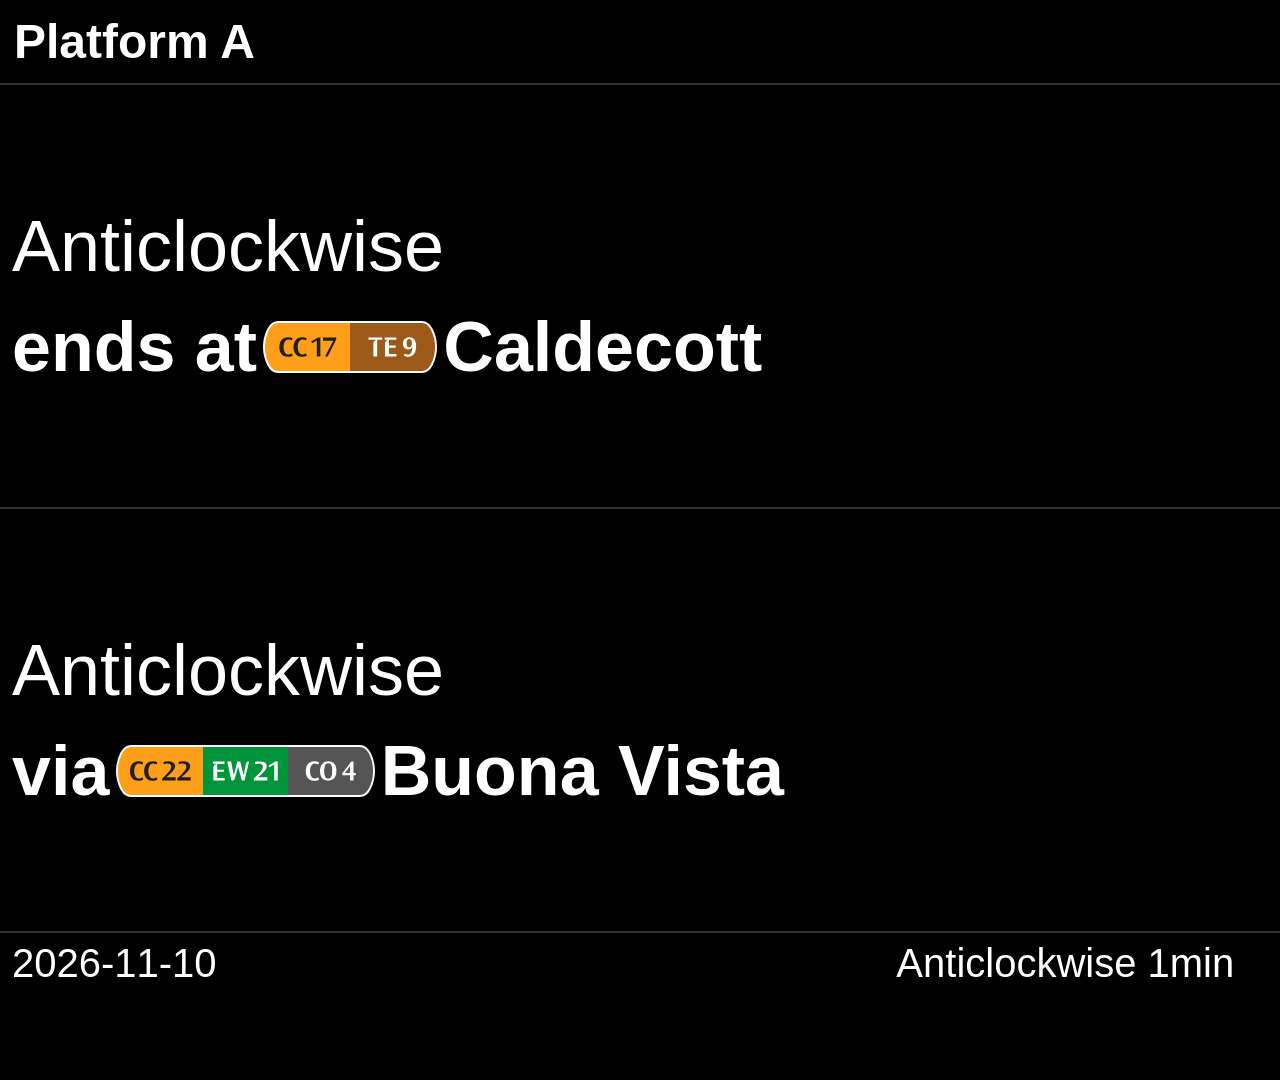
==== commit 7d396bbb: "Update STIS NXT.html" ====
--- a/A/STIS NXT.html
+++ b/A/STIS NXT.html
@@ -40,7 +40,7 @@
       </div>
     </div>
     <div class="flex items-center" style="padding: 8px 12px; border-top: 2px solid rgb(51, 51, 51);">
-      <span class="text-white" style="font-size: 40px;">2026-07-15</span>
+      <span class="text-white" style="font-size: 40px;">2026-11-10</span>
       <div class="flex flex-1 items-center"><div aria-hidden="true" style="width: 6px; flex-shrink: 0;">
       </div>
       <div class="overflow-hidden flex-1">
